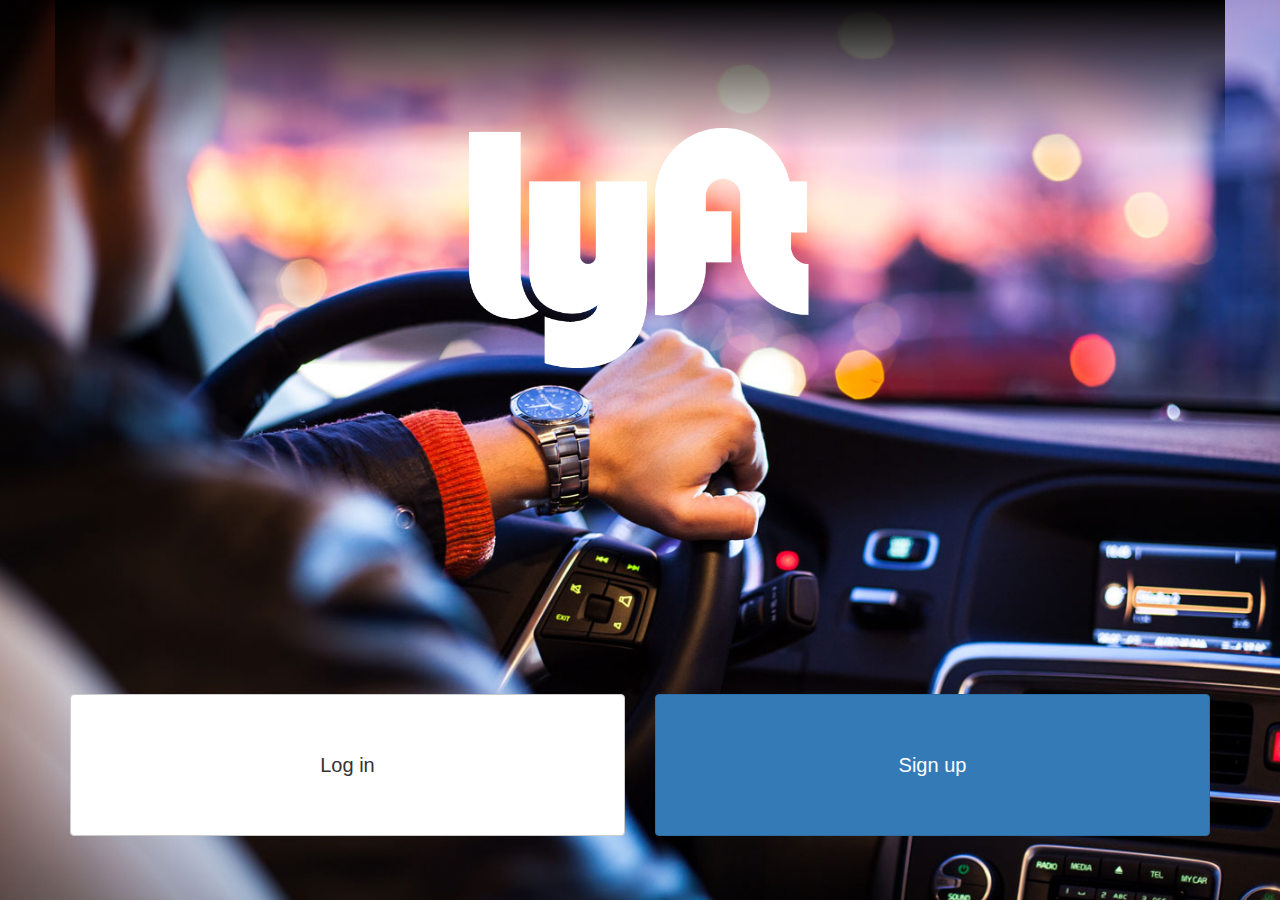
==== index.html @ 01e6dfc1 "mmmmmm" ====
<!DOCTYPE html>
<html lang="en">
<head>
    <meta charset="utf-8">
    <meta http-equiv="X-UA-Compatible" content="IE=edge">
    <meta name="viewport" content="width=device-width, initial-scale=1">
    <title>Lyft</title>
    <link rel="stylesheet" href="css/bootstrap.min.css">
    <link rel="stylesheet" href="css/main.css">
</head>
<body>
<header>
    <div class="container header">
        <div class="row">
            <div class="col-xs-12 text-center">
                <img src="image/gio.png" alt="">
            </div>
        </div>
    </div>
</header>
<section>
    <div class="container">
       <div class="row">
            <div class="col-xs-6 text-right">
                <a href="" class="btn btn-default">Log in</a>
            </div>
            <div class="col-xs-6 text-left">
                <a href="signup.html" class="btn btn-primary">Sign up</a>
            </div>
       </div>
    </div>
</section>
<script src="js/main.js"></script>
</body>
</html>
---- css/main.css ----
body {
    background: url("/image/image.jpg") center center;
    background-size:cover;
    background-attachment: fixed;
}
header img {
    width:30%;
}
header .header {
    padding-top: 10%;
    height:150px ;
    background: -webkit-linear-gradient(black, rgba(255, 255, 0, 0));
    background: -o-linear-gradient(black, rgba(255, 255, 0, 0));
    background: -moz-linear-gradient(black, rgba(255, 255, 0, 0)); 
    background: linear-gradient(black, rgba(255, 255, 0, 0)); 
}
section {
    position: absolute;
    bottom:0px;
    right:0px;
    left:0px;
    margin: 0 auto;
    padding-bottom: 5%;
}
.btn {
    font-size: 20px;
    width:100%;
    padding: 10% 10%;
}
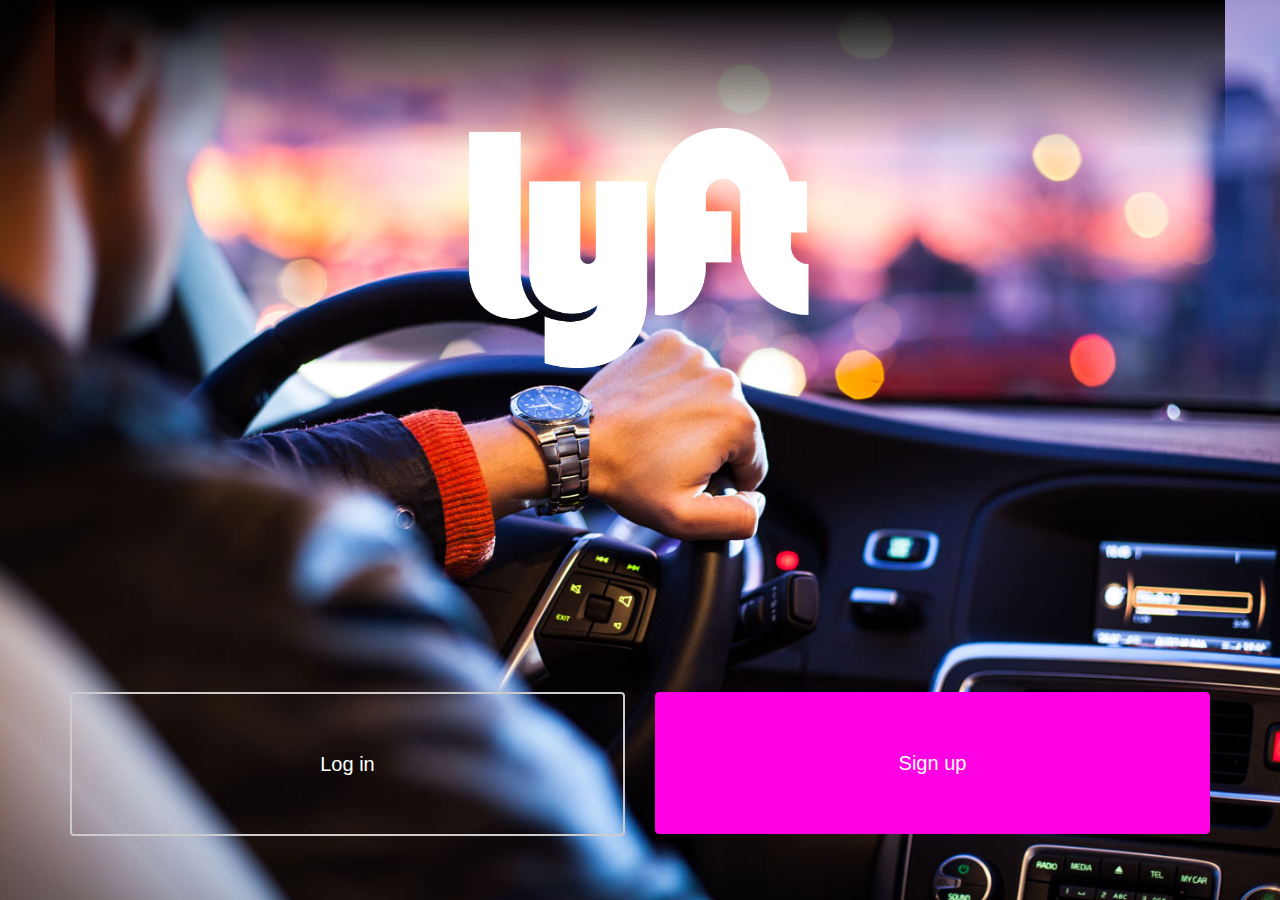
==== commit f1d40a84: "nnnn" ====
--- a/index.html
+++ b/index.html
@@ -22,10 +22,10 @@
     <div class="container">
        <div class="row">
             <div class="col-xs-6 text-right">
-                <a href="" class="btn btn-default">Log in</a>
+                <a href="" class="btn btn-default transparente">Log in</a>
             </div>
             <div class="col-xs-6 text-left">
-                <a href="signup.html" class="btn btn-primary">Sign up</a>
+                <a href="signup.html" class="btn btn-primary derechin">Sign up</a>
             </div>
        </div>
     </div>
--- a/css/main.css
+++ b/css/main.css
@@ -26,4 +26,13 @@
     font-size: 20px;
     width:100%;
     padding: 10% 10%;
+}
+.transparente{
+    background: rgba(255, 0, 0, 0);
+    color: #fff;
+    border-width: 2px;
+}
+.derechin {
+    background: #ff00e2;
+    border-color: #ff00e2;
 }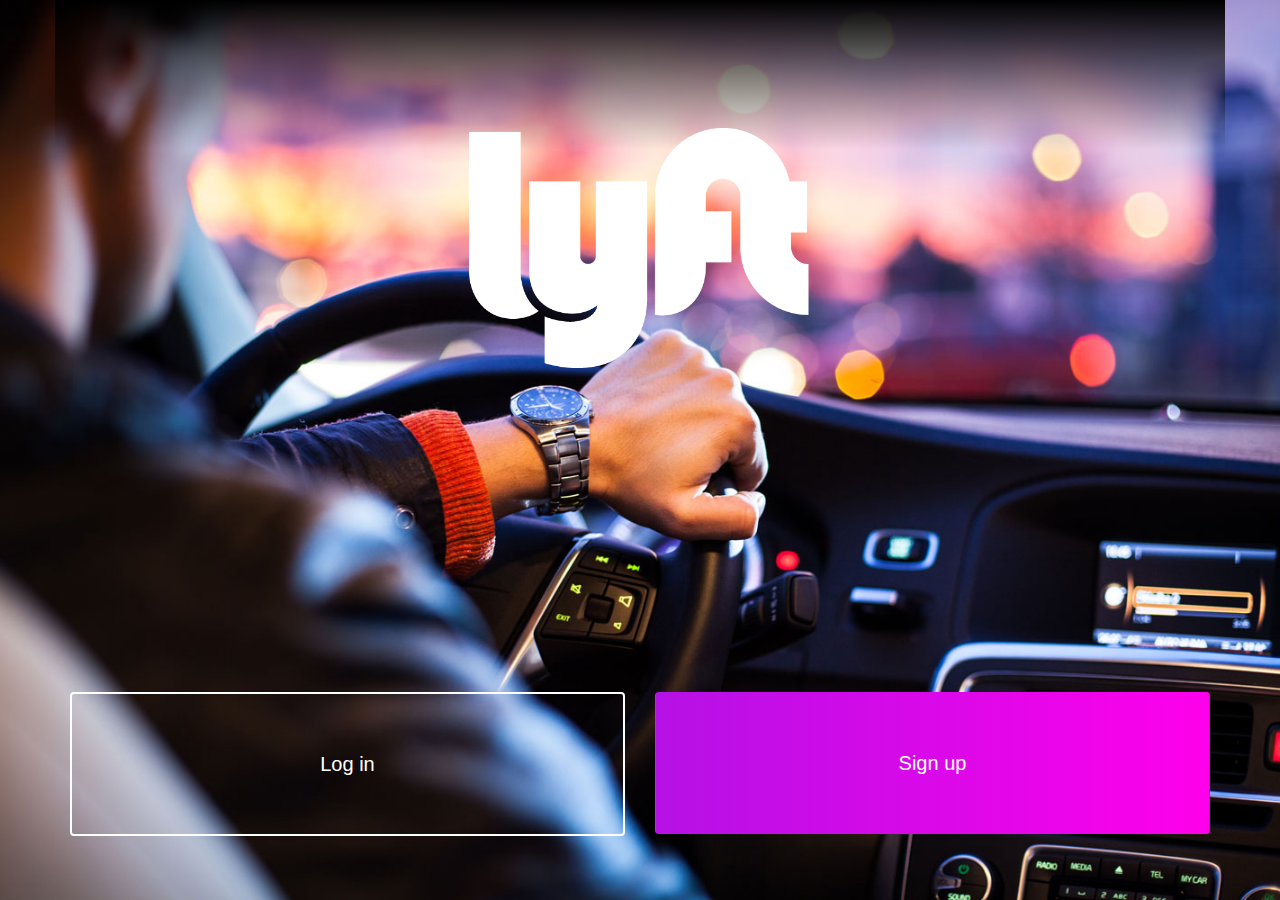
==== commit 75a959b0: "yaptm" ====
--- a/index.html
+++ b/index.html
@@ -5,6 +5,7 @@
     <meta http-equiv="X-UA-Compatible" content="IE=edge">
     <meta name="viewport" content="width=device-width, initial-scale=1">
     <title>Lyft</title>
+    <link rel="icon" type="image/ico" href="image/favicon.png">
     <link rel="stylesheet" href="css/bootstrap.min.css">
     <link rel="stylesheet" href="css/main.css">
 </head>
--- a/css/main.css
+++ b/css/main.css
@@ -1,5 +1,5 @@
 body {
-    background: url("/image/image.jpg") center center;
+    background: url("../image/fondo.jpg") center center;
     background-size:cover;
     background-attachment: fixed;
 }
@@ -31,8 +31,20 @@
     background: rgba(255, 0, 0, 0);
     color: #fff;
     border-width: 2px;
+    border-color: #fff;
+}
+.transparente:hover{
+    background: none;
+    color: #fff;
+    border-color: #fff;
 }
 .derechin {
-    background: #ff00e2;
-    border-color: #ff00e2;
+    border-color: rgba(255, 0, 0, 0);   
+    background: -webkit-linear-gradient(left, #b511e6 , #ff00eb); /* For Safari 5.1 to 6.0 */
+    background: -o-linear-gradient(right, #b511e6, #ff00eb); /* For Opera 11.1 to 12.0 */
+    background: -moz-linear-gradient(right, #b511e6, #ff00eb); /* For Firefox 3.6 to 15 */
+    background: linear-gradient(to right, #b511e6 , #ff00eb); /* Standard syntax (must be last) */
+}
+.derechin:hover{
+    border-color: rgba(255, 0, 0, 0);
 }